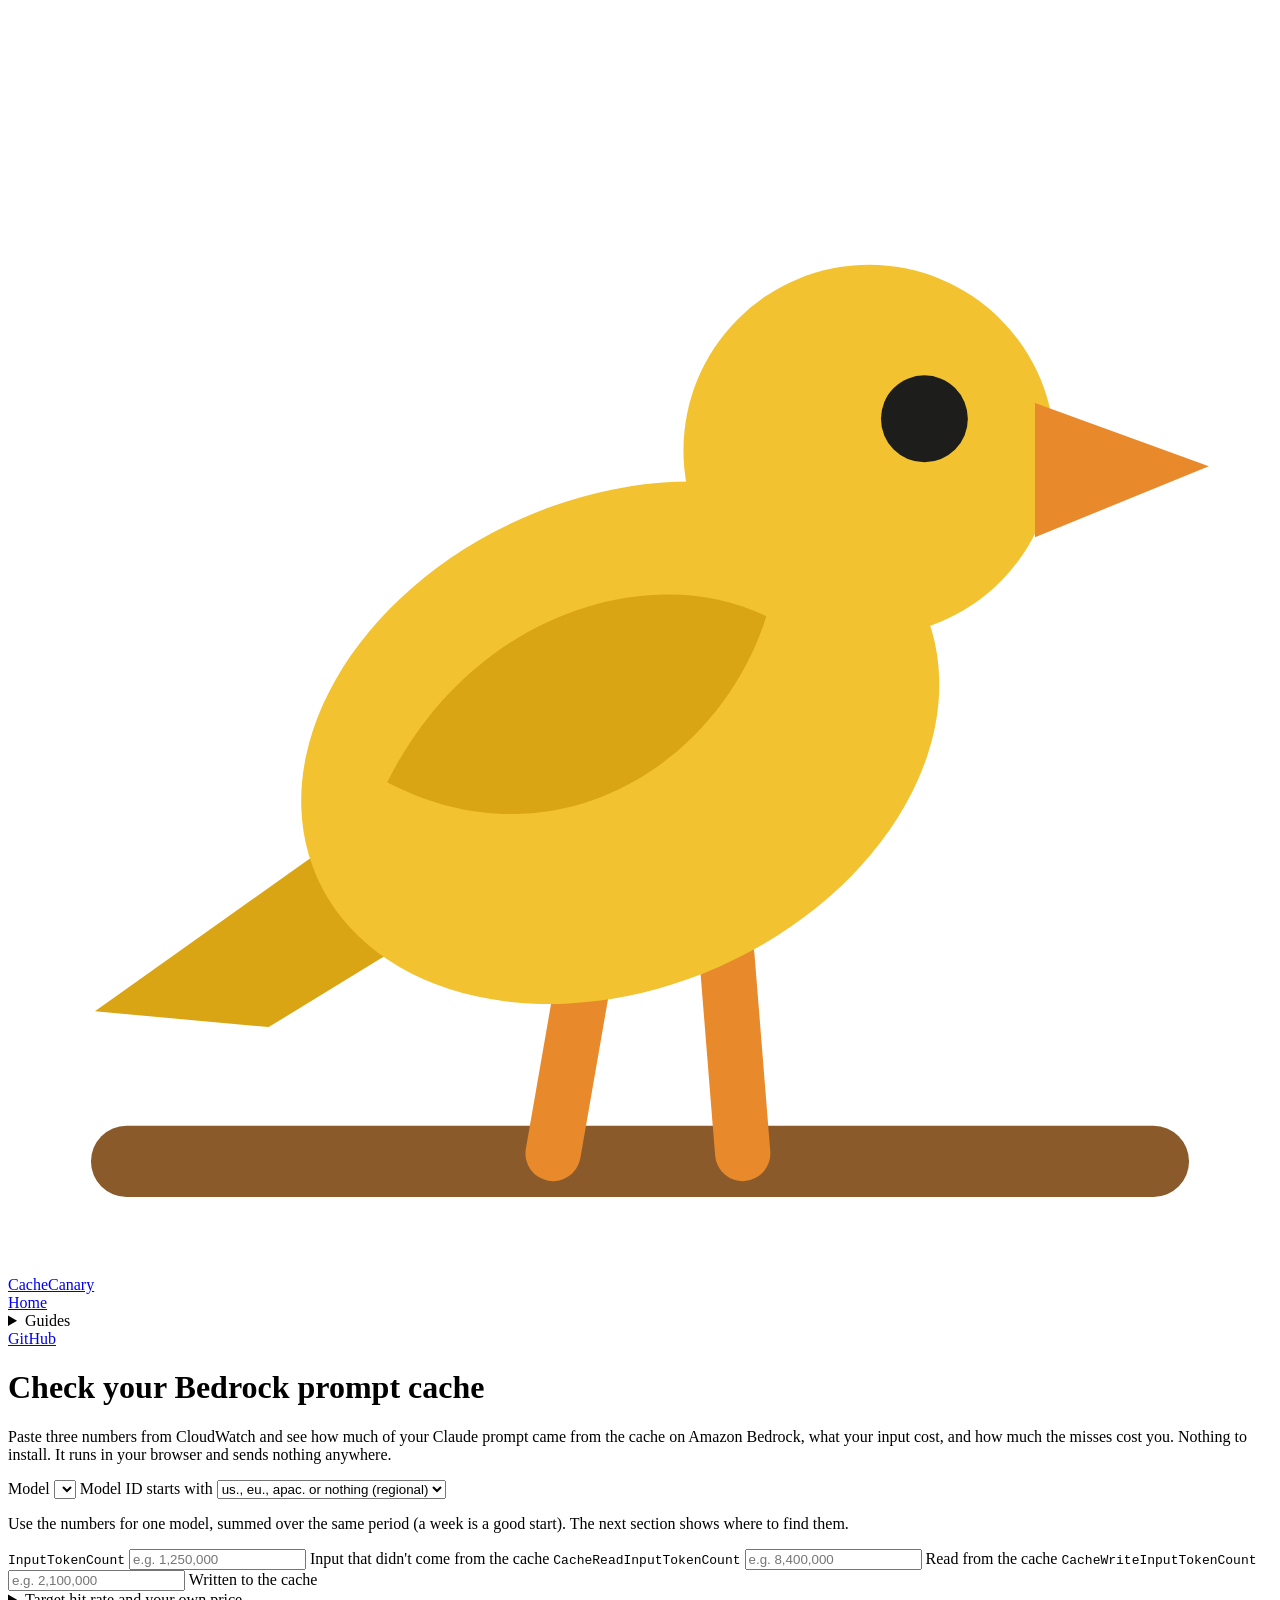
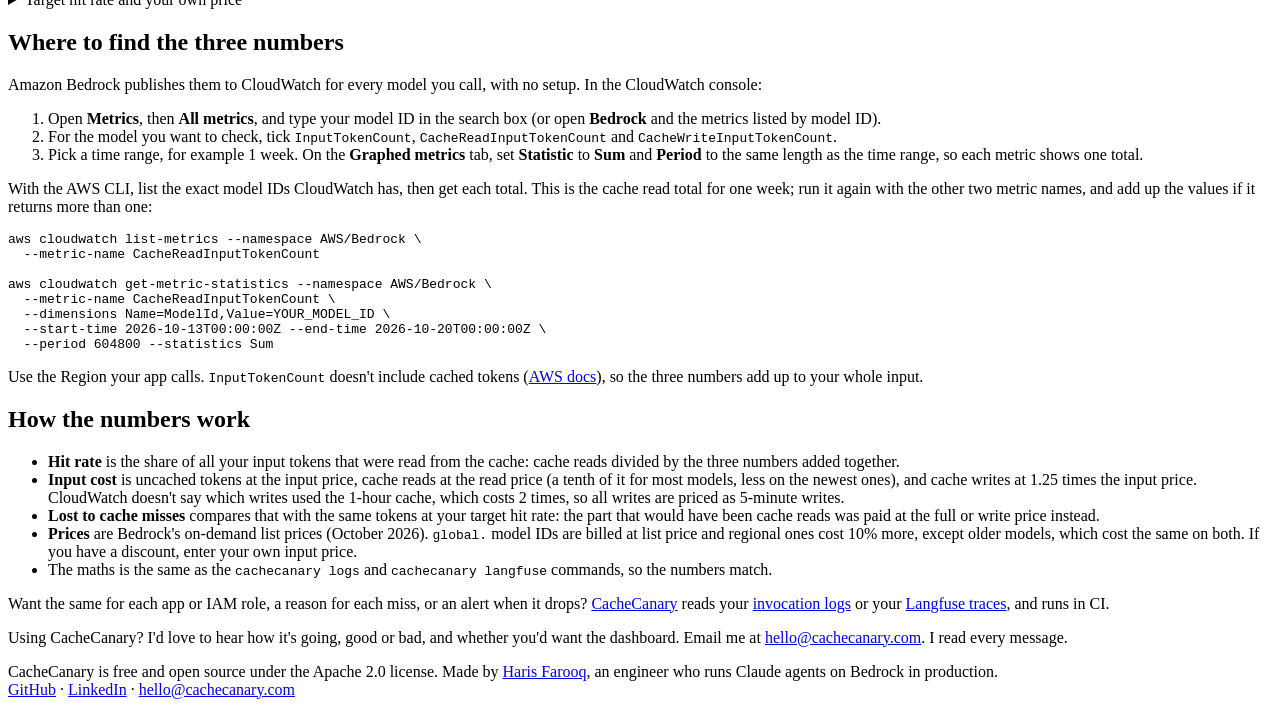
==== site/check/index.html @ 7342a0f7 "Site: in-browser cache checker (paste CloudWatch's InputTokenCount, CacheReadInputTokenCount and Cac" ====
<!doctype html>
<html lang="en">
<head>
<meta charset="utf-8">
<meta name="viewport" content="width=device-width, initial-scale=1">
<title>Bedrock prompt cache checker: your hit rate and what misses cost</title>
<meta name="description" content="Paste three numbers from CloudWatch and see your Claude prompt cache hit rate on Amazon Bedrock, what your input cost, and how much cache misses cost you. Runs in your browser, nothing is sent anywhere.">
<meta property="og:title" content="Check your Bedrock prompt cache in 30 seconds">
<meta property="og:description" content="Three numbers from CloudWatch: your Claude cache hit rate on Bedrock and what the misses cost. Runs in your browser.">
<meta property="og:url" content="https://cachecanary.com/check/">
<meta property="og:type" content="website">
<meta property="og:image" content="https://cachecanary.com/og-check.png?v=1">
<meta property="og:image:width" content="2400">
<meta property="og:image:height" content="1260">
<meta property="og:image:alt" content="Check your Bedrock prompt cache, by CacheCanary.">
<meta property="og:site_name" content="CacheCanary">
<meta name="twitter:card" content="summary_large_image">
<link rel="canonical" href="https://cachecanary.com/check/">
<link rel="icon" href="/favicon.ico" sizes="48x48">
<link rel="icon" href="/favicon.svg" type="image/svg+xml">
<link rel="icon" href="/icon-192.png" type="image/png" sizes="192x192">
<link rel="apple-touch-icon" href="/apple-touch-icon.png">
<meta name="color-scheme" content="light dark">
<link rel="stylesheet" href="/style.css">
<script type="application/ld+json">
{
 "@context": "https://schema.org",
 "@type": "WebApplication",
 "name": "Bedrock prompt cache checker",
 "url": "https://cachecanary.com/check/",
 "description": "Paste three numbers from CloudWatch and see your Claude prompt cache hit rate on Amazon Bedrock, what your input cost, and how much cache misses cost you. Runs in your browser, nothing is sent anywhere.",
 "applicationCategory": "DeveloperApplication",
 "operatingSystem": "Any",
 "browserRequirements": "Requires JavaScript",
 "offers": {
  "@type": "Offer",
  "price": "0",
  "priceCurrency": "USD"
 },
 "author": {
  "@type": "Person",
  "name": "Haris Farooq",
  "url": "https://www.linkedin.com/in/haris-farooq",
  "sameAs": [
   "https://www.linkedin.com/in/haris-farooq",
   "https://github.com/Haarris",
   "https://harisfarooq.substack.com"
  ]
 }
}
</script>
<script type="application/ld+json">
{
 "@context": "https://schema.org",
 "@type": "BreadcrumbList",
 "itemListElement": [
  {
   "@type": "ListItem",
   "position": 1,
   "name": "CacheCanary",
   "item": "https://cachecanary.com/"
  },
  {
   "@type": "ListItem",
   "position": 2,
   "name": "Cache checker",
   "item": "https://cachecanary.com/check/"
  }
 ]
}
</script>
</head>
<body>
<div class="wrap">

<header>
  <a class="brand" href="/" aria-label="CacheCanary home">
    <svg viewBox="0 0 32 32" aria-hidden="true"><path d="M3 29.2h26" stroke="#8a5a2b" stroke-width="1.8" stroke-linecap="round"/><path d="M14.6 24.4l-.8 4.6M18.2 24l.4 5" stroke="#e8892b" stroke-width="1.4" stroke-linecap="round"/><path d="M10.5 19.5L2.2 25.4l4.4.4L12.8 22z" fill="#d9a514"/><ellipse cx="15.5" cy="18.6" rx="8.4" ry="6.2" transform="rotate(-24 15.5 18.6)" fill="#f2c230"/><circle cx="21.8" cy="11.2" r="4.7" fill="#f2c230"/><path d="M26 10l4.4 1.6-4.4 1.8z" fill="#e8892b"/><circle cx="23.2" cy="10.4" r="1.1" fill="#1d1d1b"/><path d="M9.6 19.6c2.2-4.4 6.8-5.6 9.6-4.2-1.2 3.8-5.4 6.4-9.6 4.2z" fill="#d9a514"/></svg>
    CacheCanary
  </a>
  <nav>
    <a href="/">Home</a>
    <details class="guides">
      <summary>Guides</summary>
      <div class="menu">
        <a href="/litellm/">LiteLLM</a>
        <a href="/strands/">Strands Agents</a>
        <a href="/langchain/">LangChain</a>
        <a href="/langfuse/">Langfuse</a>
        <a href="/#guides">All guides</a>
      </div>
    </details>
    <a href="https://github.com/Haarris/cachecanary">GitHub</a>
  </nav>
</header>

<main>
<h1>Check your Bedrock prompt cache</h1>

<p class="lead">Paste three numbers from CloudWatch and see how much of your Claude prompt came from the cache on Amazon Bedrock, what your input cost, and how much the misses cost you. Nothing to install. It runs in your browser and sends nothing anywhere.</p>

<form id="checker" class="checker" autocomplete="off" novalidate>
  <div class="row two">
    <label>Model
      <select id="model"></select>
    </label>
    <label>Model ID starts with
      <select id="endpoint">
        <option value="global">global. (global endpoint)</option>
        <option value="regional" selected>us., eu., apac. or nothing (regional)</option>
      </select>
    </label>
  </div>
  <p class="hint">Use the numbers for one model, summed over the same period (a week is a good start). The next section shows where to find them.</p>
  <div class="row three">
    <label><code>InputTokenCount</code>
      <input id="uncached" inputmode="numeric" placeholder="e.g. 1,250,000">
      <span class="hint">Input that didn't come from the cache</span>
    </label>
    <label><code>CacheReadInputTokenCount</code>
      <input id="read" inputmode="numeric" placeholder="e.g. 8,400,000">
      <span class="hint">Read from the cache</span>
    </label>
    <label><code>CacheWriteInputTokenCount</code>
      <input id="write" inputmode="numeric" placeholder="e.g. 2,100,000">
      <span class="hint">Written to the cache</span>
    </label>
  </div>
  <details class="more">
    <summary>Target hit rate and your own price</summary>
    <div class="row two">
      <label>Target hit rate (%)
        <input id="target" inputmode="decimal" value="90">
      </label>
      <label>Your input price, USD per million tokens (optional)
        <input id="price" inputmode="decimal" placeholder="Bedrock list price">
      </label>
    </div>
  </details>
</form>

<p id="error" class="form-error" role="alert" hidden></p>

<section id="result" class="result" aria-live="polite" hidden>
  <p id="r-verdict" class="verdict"></p>
  <div class="facts">
    <div class="fact"><b id="r-hit"></b><span id="r-hit-note"></span></div>
    <div class="fact"><b id="r-cost"></b><span id="r-cost-note"></span></div>
    <div class="fact"><b id="r-lost"></b><span id="r-lost-note"></span></div>
  </div>
  <h3 id="r-causes-title">What usually causes this</h3>
  <ul id="r-causes"></ul>
  <p class="note">To find out which one it is, check a saved request with <code>cachecanary lint</code>, or compare two requests in a row with <code>cachecanary diff</code>. Setup is on the <a href="/">home page</a>, and the <a href="/#guides">framework guides</a> show where LiteLLM, Strands Agents and LangChain lose the cache.</p>
</section>

<h2>Where to find the three numbers</h2>
<p>Amazon Bedrock publishes them to CloudWatch for every model you call, with no setup. In the CloudWatch console:</p>
<ol>
  <li>Open <b>Metrics</b>, then <b>All metrics</b>, and type your model ID in the search box (or open <b>Bedrock</b> and the metrics listed by model ID).</li>
  <li>For the model you want to check, tick <code>InputTokenCount</code>, <code>CacheReadInputTokenCount</code> and <code>CacheWriteInputTokenCount</code>.</li>
  <li>Pick a time range, for example 1 week. On the <b>Graphed metrics</b> tab, set <b>Statistic</b> to <b>Sum</b> and <b>Period</b> to the same length as the time range, so each metric shows one total.</li>
</ol>
<p>With the AWS CLI, list the exact model IDs CloudWatch has, then get each total. This is the cache read total for one week; run it again with the other two metric names, and add up the values if it returns more than one:</p>
<pre class="yaml">aws cloudwatch list-metrics --namespace AWS/Bedrock \
  --metric-name CacheReadInputTokenCount

aws cloudwatch get-metric-statistics --namespace AWS/Bedrock \
  --metric-name CacheReadInputTokenCount \
  --dimensions Name=ModelId,Value=YOUR_MODEL_ID \
  --start-time 2026-10-13T00:00:00Z --end-time 2026-10-20T00:00:00Z \
  --period 604800 --statistics Sum</pre>
<p class="note">Use the Region your app calls. <code>InputTokenCount</code> doesn't include cached tokens (<a href="https://docs.aws.amazon.com/bedrock/latest/userguide/quotas-token-burndown.html">AWS docs</a>), so the three numbers add up to your whole input.</p>

<h2>How the numbers work</h2>
<ul>
  <li><b>Hit rate</b> is the share of all your input tokens that were read from the cache: cache reads divided by the three numbers added together.</li>
  <li><b>Input cost</b> is uncached tokens at the input price, cache reads at the read price (a tenth of it for most models, less on the newest ones), and cache writes at 1.25 times the input price. CloudWatch doesn't say which writes used the 1-hour cache, which costs 2 times, so all writes are priced as 5-minute writes.</li>
  <li><b>Lost to cache misses</b> compares that with the same tokens at your target hit rate: the part that would have been cache reads was paid at the full or write price instead.</li>
  <li><b>Prices</b> are Bedrock's on-demand list prices (October 2026). <code>global.</code> model IDs are billed at list price and regional ones cost 10% more, except older models, which cost the same on both. If you have a discount, enter your own input price.</li>
  <li>The maths is the same as the <code>cachecanary logs</code> and <code>cachecanary langfuse</code> commands, so the numbers match.</li>
</ul>
<p>Want the same for each app or IAM role, a reason for each miss, or an alert when it drops? <a href="/">CacheCanary</a> reads your <a href="https://github.com/Haarris/cachecanary#production-hit-rates-and-cost">invocation logs</a> or your <a href="/langfuse/">Langfuse traces</a>, and runs in CI.</p>
<p>Using CacheCanary? I'd love to hear how it's going, good or bad, and whether you'd want the dashboard. Email me at <a href="mailto:hello@cachecanary.com">hello@cachecanary.com</a>. I read every message.</p>
</main>

<footer>
  CacheCanary is free and open source under the Apache 2.0 license. Made by <a href="https://www.linkedin.com/in/haris-farooq">Haris Farooq</a>, an engineer who runs Claude agents on Bedrock in production.<br>
  <a href="https://github.com/Haarris/cachecanary">GitHub</a> · <a href="https://www.linkedin.com/in/haris-farooq">LinkedIn</a> · <a href="mailto:hello@cachecanary.com">hello@cachecanary.com</a>
</footer>

</div>
<script src="/main.js" defer></script>
<script src="/check.js" defer></script>
</body>
</html>
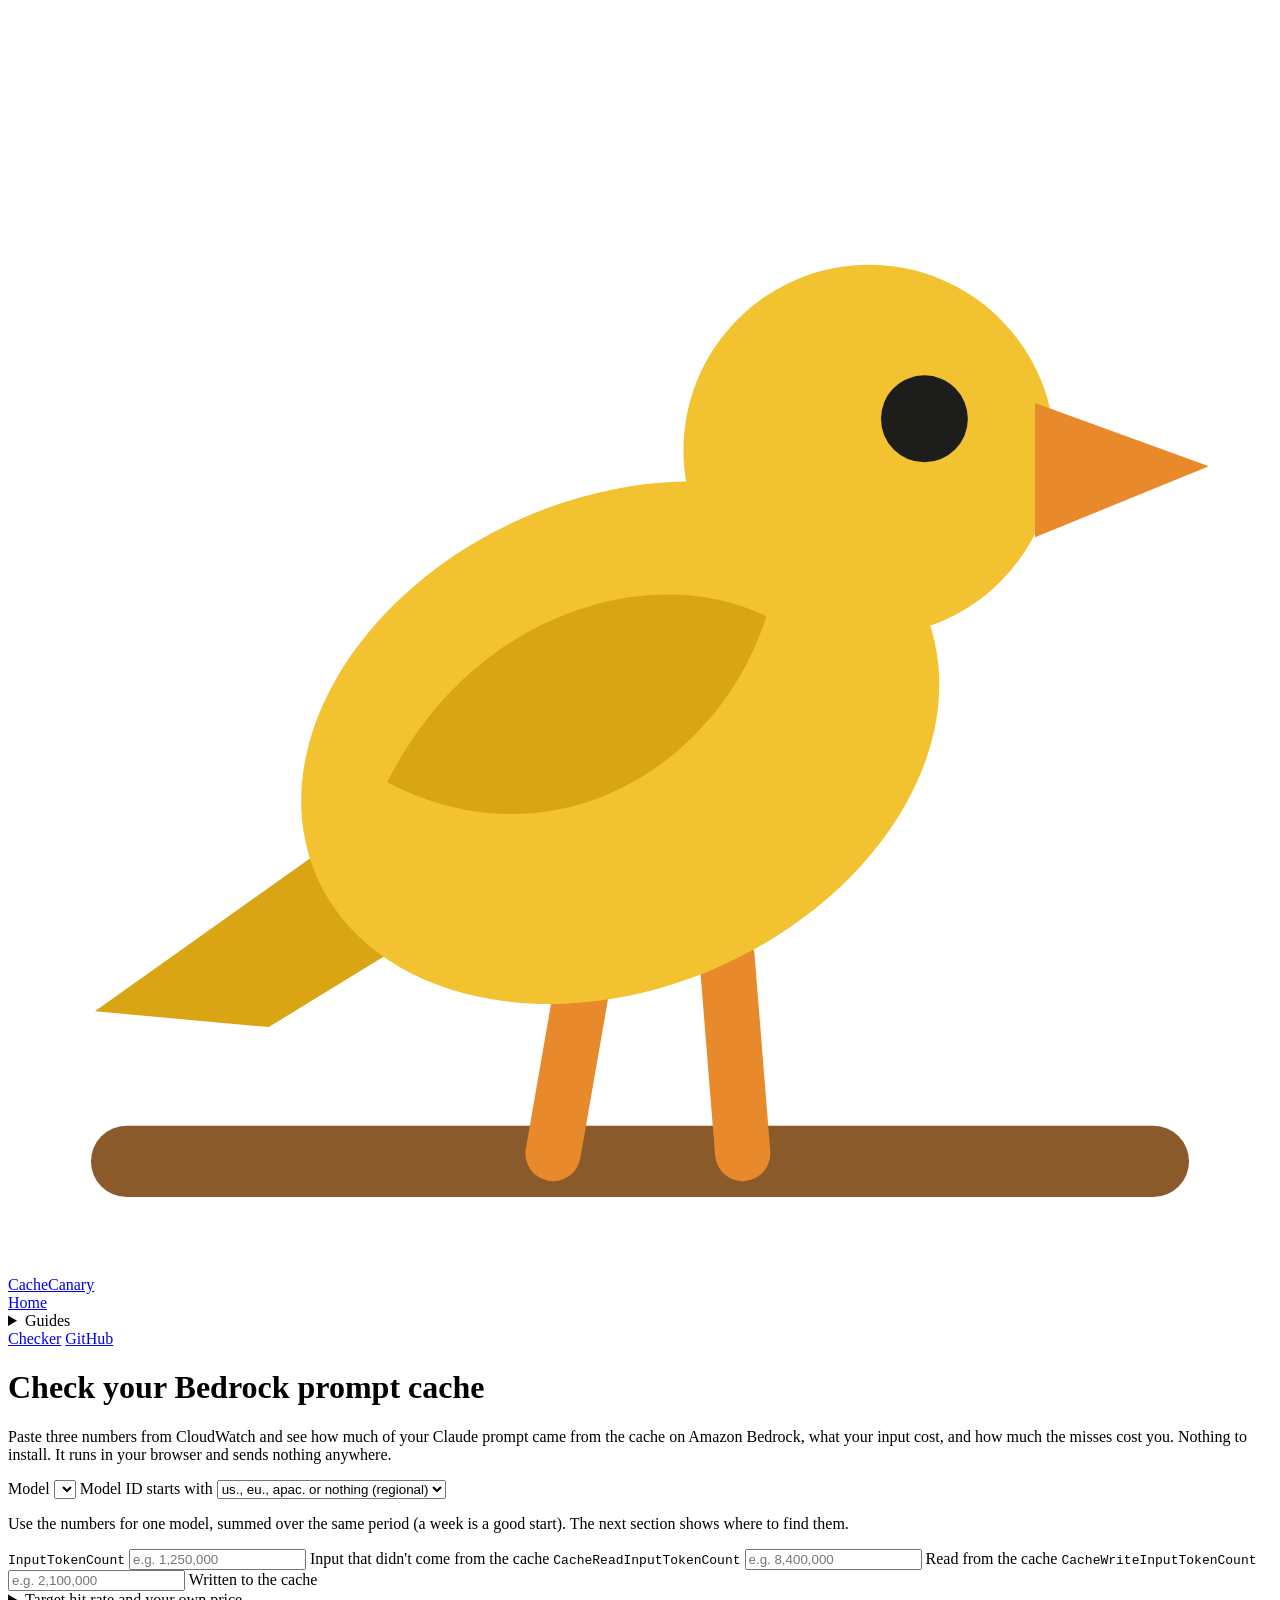
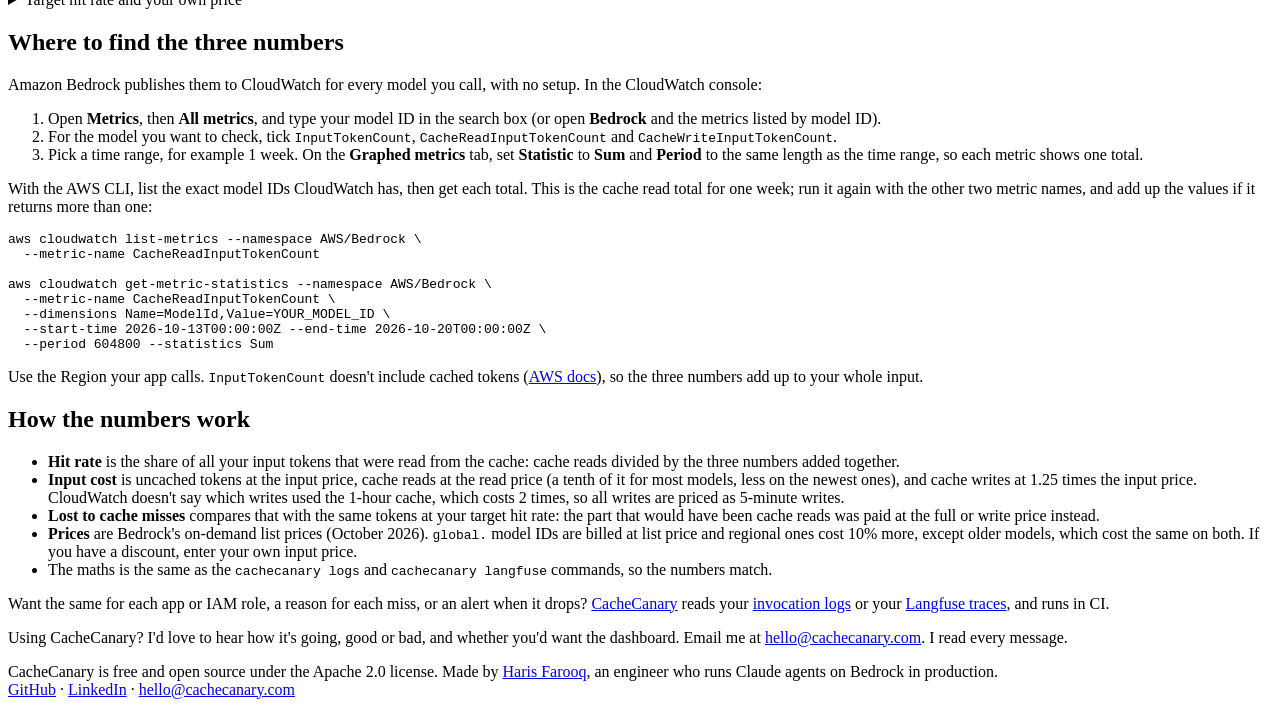
==== commit 6847673c: "Site: Checker in the top menu of every page and a pointer to it at the end of each guide; keep the m" ====
--- a/site/check/index.html
+++ b/site/check/index.html
@@ -90,6 +90,7 @@
         <a href="/#guides">All guides</a>
       </div>
     </details>
+    <a href="/check/" aria-current="page">Checker</a>
     <a href="https://github.com/Haarris/cachecanary">GitHub</a>
   </nav>
 </header>
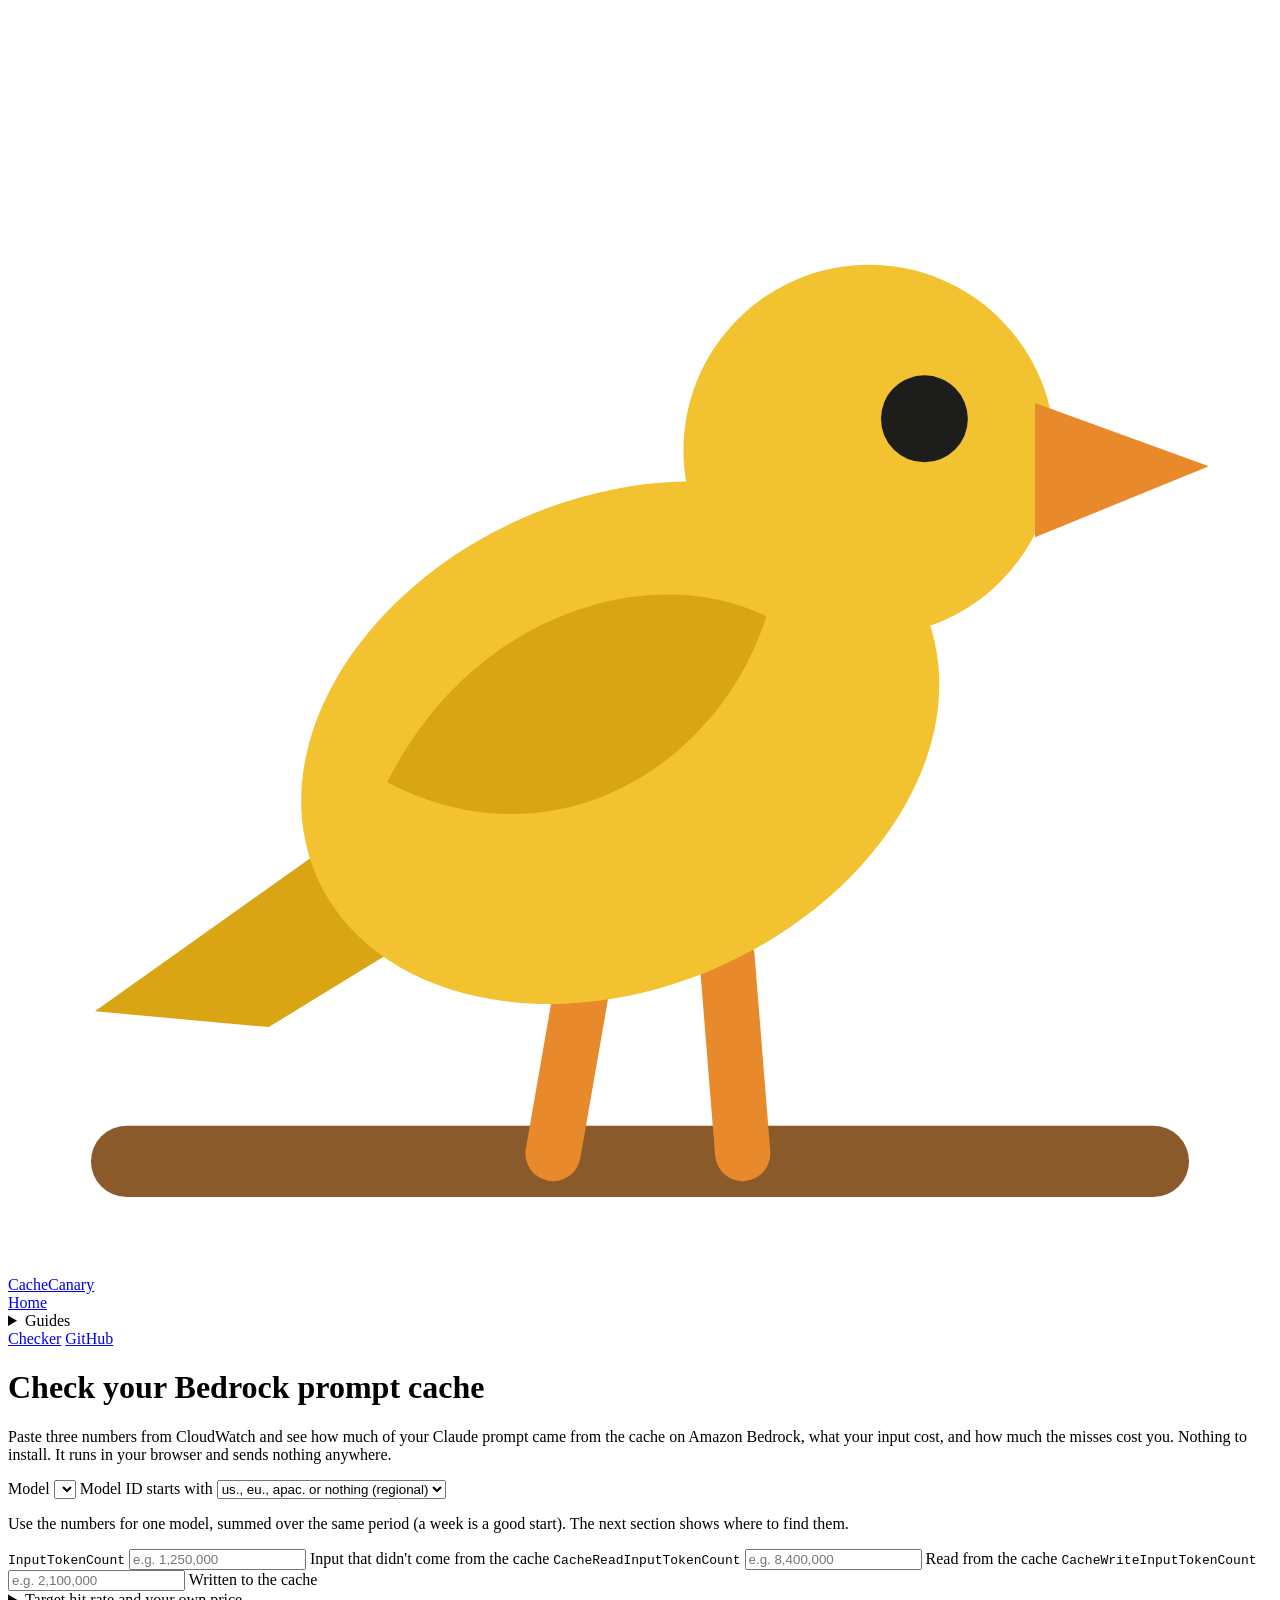
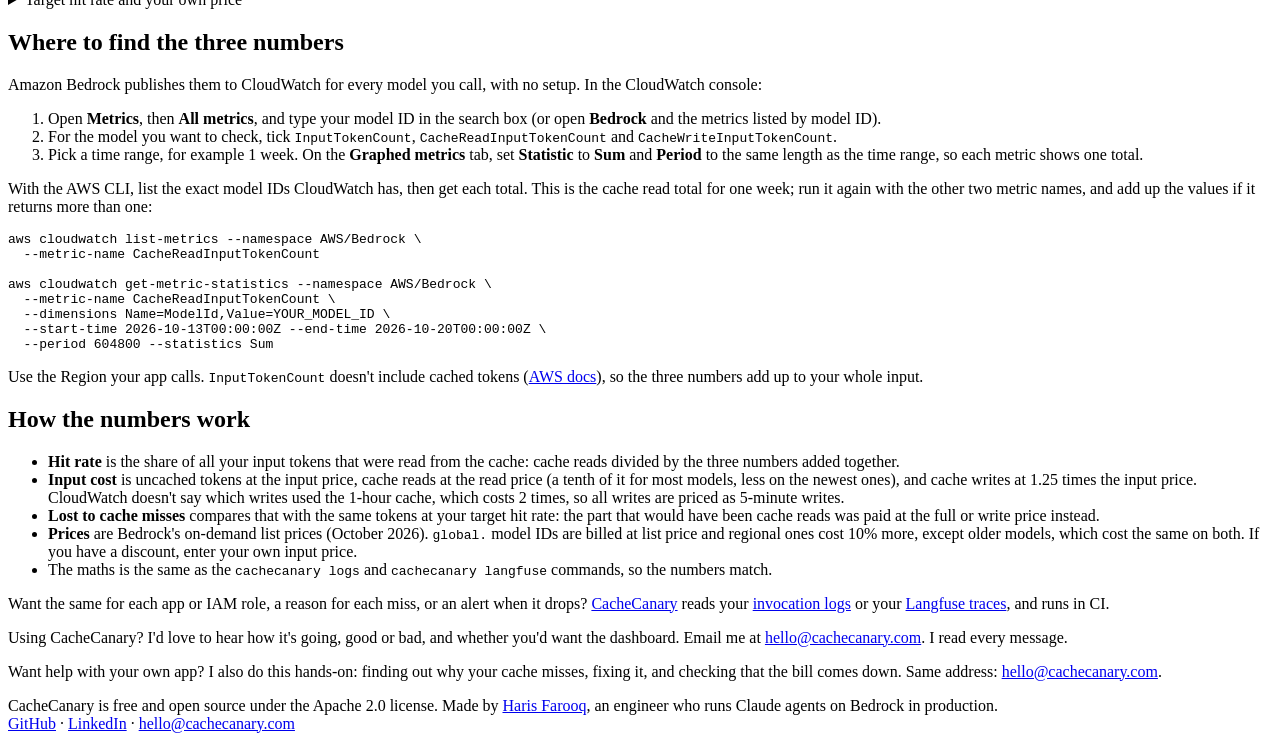
==== commit 4e7a2124: "Site: say I help teams fix caching in their own apps, next to the contact line" ====
--- a/site/check/index.html
+++ b/site/check/index.html
@@ -182,6 +182,7 @@
 </ul>
 <p>Want the same for each app or IAM role, a reason for each miss, or an alert when it drops? <a href="/">CacheCanary</a> reads your <a href="https://github.com/Haarris/cachecanary#production-hit-rates-and-cost">invocation logs</a> or your <a href="/langfuse/">Langfuse traces</a>, and runs in CI.</p>
 <p>Using CacheCanary? I'd love to hear how it's going, good or bad, and whether you'd want the dashboard. Email me at <a href="mailto:hello@cachecanary.com">hello@cachecanary.com</a>. I read every message.</p>
+<p>Want help with your own app? I also do this hands-on: finding out why your cache misses, fixing it, and checking that the bill comes down. Same address: <a href="mailto:hello@cachecanary.com">hello@cachecanary.com</a>.</p>
 </main>
 
 <footer>
